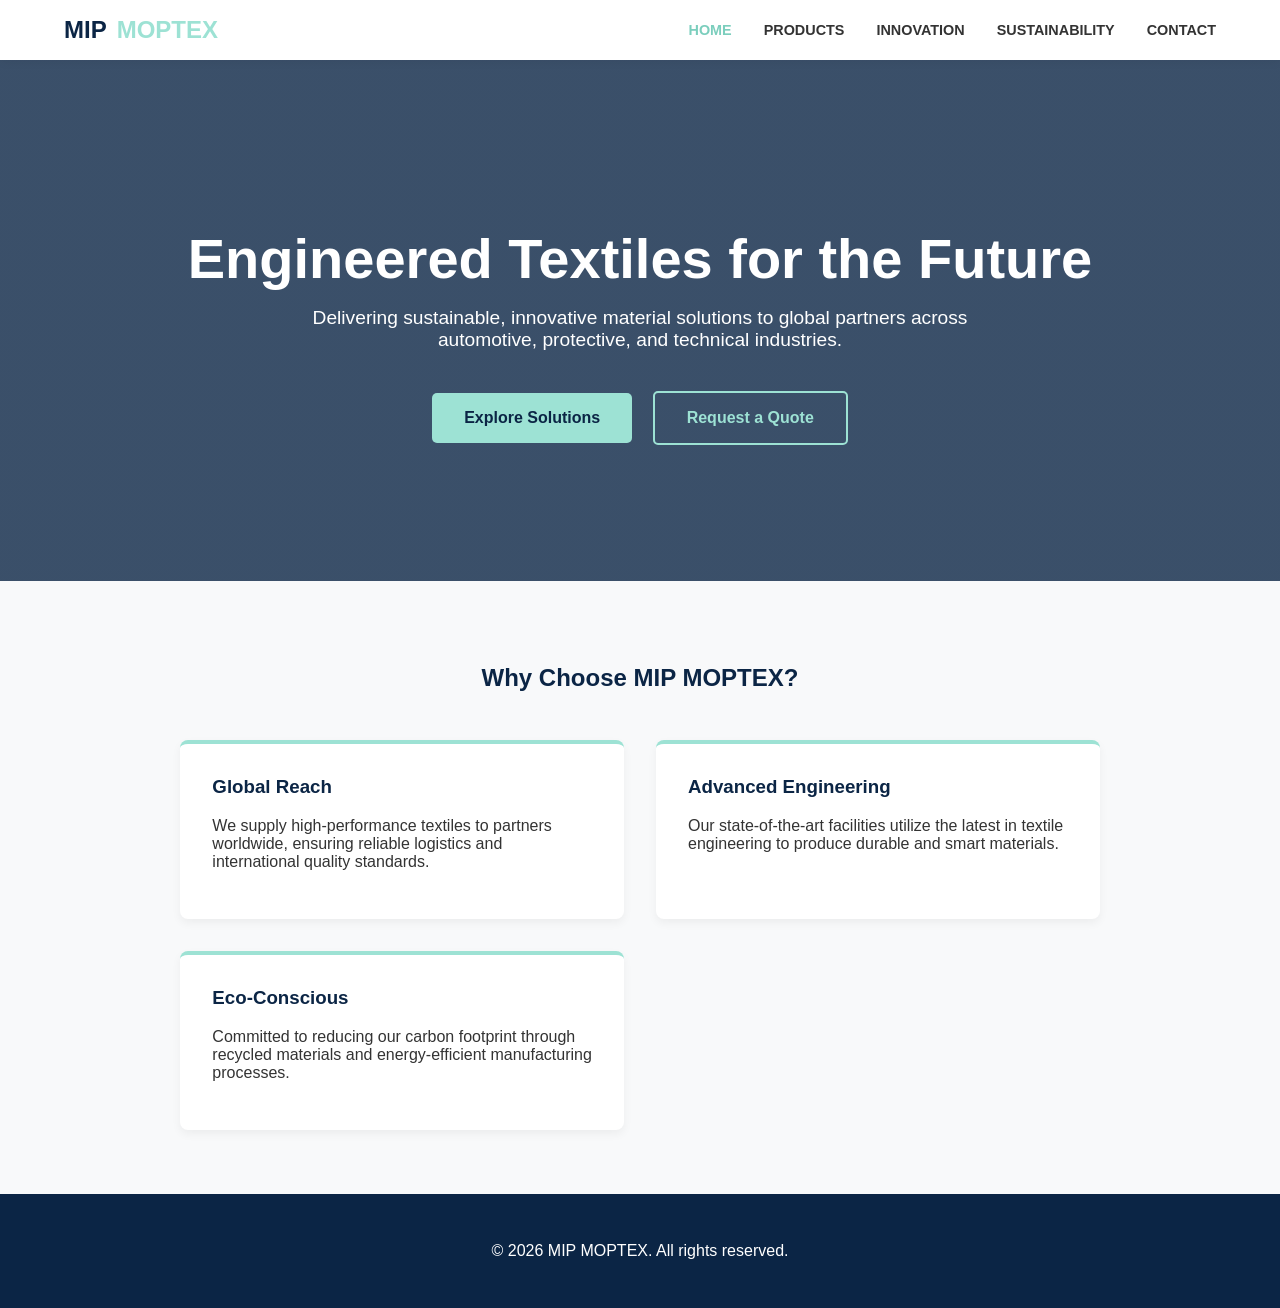
==== index.html @ 2aca0d6d "Add initial HTML structure for the homepage" ====
<!DOCTYPE html>
<html lang="en">
<head>
    <meta charset="UTF-8">
    <meta name="viewport" content="width=device-width, initial-scale=1.0">
    <title>Home | MIP MOPTEX</title>
    <link rel="stylesheet" href="style.css">
</head>
<body>
    <header>
        <a href="index.html" class="logo">MIP <span>MOPTEX</span></a>
        <nav>
            <ul>
                <li><a href="index.html" class="active">Home</a></li>
                <li><a href="products.html">Products</a></li>
                <li><a href="innovation.html">Innovation</a></li>
                <li><a href="sustainability.html">Sustainability</a></li>
                <li><a href="contact.html">Contact</a></li>
            </ul>
        </nav>
    </header>

    <div class="hero">
        <h1>Engineered Textiles for the Future</h1>
        <p>Delivering sustainable, innovative material solutions to global partners across automotive, protective, and technical industries.</p>
        <a href="products.html" class="btn">Explore Solutions</a>
        <a href="contact.html" class="btn btn-outline">Request a Quote</a>
    </div>

    <section class="section">
        <h2 style="text-align: center; color: var(--primary-blue); margin-bottom: 3rem;">Why Choose MIP MOPTEX?</h2>
        <div class="grid">
            <div class="card">
                <h3>Global Reach</h3>
                <p>We supply high-performance textiles to partners worldwide, ensuring reliable logistics and international quality standards.</p>
            </div>
            <div class="card">
                <h3>Advanced Engineering</h3>
                <p>Our state-of-the-art facilities utilize the latest in textile engineering to produce durable and smart materials.</p>
            </div>
            <div class="card">
                <h3>Eco-Conscious</h3>
                <p>Committed to reducing our carbon footprint through recycled materials and energy-efficient manufacturing processes.</p>
            </div>
        </div>
    </section>

    <footer>
        <p>&copy; 2026 MIP MOPTEX. All rights reserved.</p>
    </footer>
</body>
</html>
---- style.css ----
/* Base Styles & Variables */
:root {
    --primary-blue: #0b2545;
    --accent-teal: #9de2d4;
    --accent-teal-hover: #7bcebd;
    --text-dark: #333333;
    --text-light: #666666;
    --bg-light: #f8f9fa;
    --white: #ffffff;
}

body {
    font-family: 'Segoe UI', Roboto, Helvetica, Arial, sans-serif;
    margin: 0;
    padding: 0;
    background-color: var(--bg-light);
    color: var(--text-dark);
    display: flex;
    flex-direction: column;
    min-height: 100vh;
}

/* Navigation */
header {
    background-color: var(--white);
    padding: 1rem 5%;
    display: flex;
    justify-content: space-between;
    align-items: center;
    box-shadow: 0 2px 10px rgba(0,0,0,0.05);
    position: sticky;
    top: 0;
    z-index: 100;
}

.logo {
    font-size: 1.5rem;
    font-weight: bold;
    color: var(--primary-blue);
    text-decoration: none;
    display: flex;
    align-items: center;
    gap: 10px;
}

.logo span {
    color: var(--accent-teal);
}

nav ul {
    list-style: none;
    display: flex;
    gap: 2rem;
    margin: 0;
    padding: 0;
}

nav a {
    text-decoration: none;
    color: var(--text-dark);
    font-weight: 600;
    font-size: 0.9rem;
    text-transform: uppercase;
    transition: color 0.3s;
}

nav a:hover, nav a.active {
    color: var(--accent-teal-hover);
}

/* Page Headers */
.page-header {
    background-color: var(--primary-blue);
    color: var(--white);
    padding: 4rem 5%;
    text-align: center;
}

.page-header h1 {
    margin: 0 0 1rem 0;
    font-size: 2.5rem;
}

.page-header p {
    max-width: 600px;
    margin: 0 auto;
    color: #d1d9e6;
    line-height: 1.6;
}

/* Hero Section (Home Page) */
.hero {
    background: linear-gradient(rgba(11, 37, 69, 0.8), rgba(11, 37, 69, 0.8)), url('https://images.unsplash.com/photo-1530982011887-3cc11cc85693?q=80&w=1600&auto=format&fit=crop') center/cover;
    color: var(--white);
    padding: 8rem 5%;
    text-align: center;
}
.hero h1 { font-size: 3.5rem; margin-bottom: 1rem; }
.hero p { font-size: 1.2rem; max-width: 700px; margin: 0 auto 2rem auto; }
.btn {
    display: inline-block;
    background-color: var(--accent-teal);
    color: var(--primary-blue);
    padding: 1rem 2rem;
    text-decoration: none;
    border-radius: 5px;
    font-weight: bold;
    margin: 0.5rem;
    transition: 0.3s;
}
.btn:hover { background-color: var(--accent-teal-hover); }
.btn-outline {
    background-color: transparent;
    border: 2px solid var(--accent-teal);
    color: var(--accent-teal);
}
.btn-outline:hover {
    background-color: var(--accent-teal);
    color: var(--primary-blue);
}

/* Content Sections & Grids */
.section { padding: 4rem 5%; max-width: 1200px; margin: 0 auto; flex: 1; }
.grid { display: grid; gap: 2rem; grid-template-columns: repeat(auto-fit, minmax(300px, 1fr)); }

/* Cards */
.card {
    background: var(--white);
    padding: 2rem;
    border-radius: 8px;
    box-shadow: 0 4px 10px rgba(0,0,0,0.05);
    border-top: 4px solid var(--accent-teal);
}
.card h3 { color: var(--primary-blue); margin-top: 0; }

/* Contact Form */
.contact-container { display: grid; grid-template-columns: 1fr 1fr; gap: 4rem; }
.form-group { margin-bottom: 1.5rem; }
.form-group label { display: block; margin-bottom: 0.5rem; font-weight: bold; }
.form-group input, .form-group textarea {
    width: 100%; padding: 0.8rem; border: 1px solid #ccc; border-radius: 4px; font-family: inherit;
}
.form-group textarea { height: 150px; resize: vertical; }

/* Footer */
footer {
    background-color: var(--primary-blue);
    color: var(--white);
    text-align: center;
    padding: 2rem;
    margin-top: auto;
}
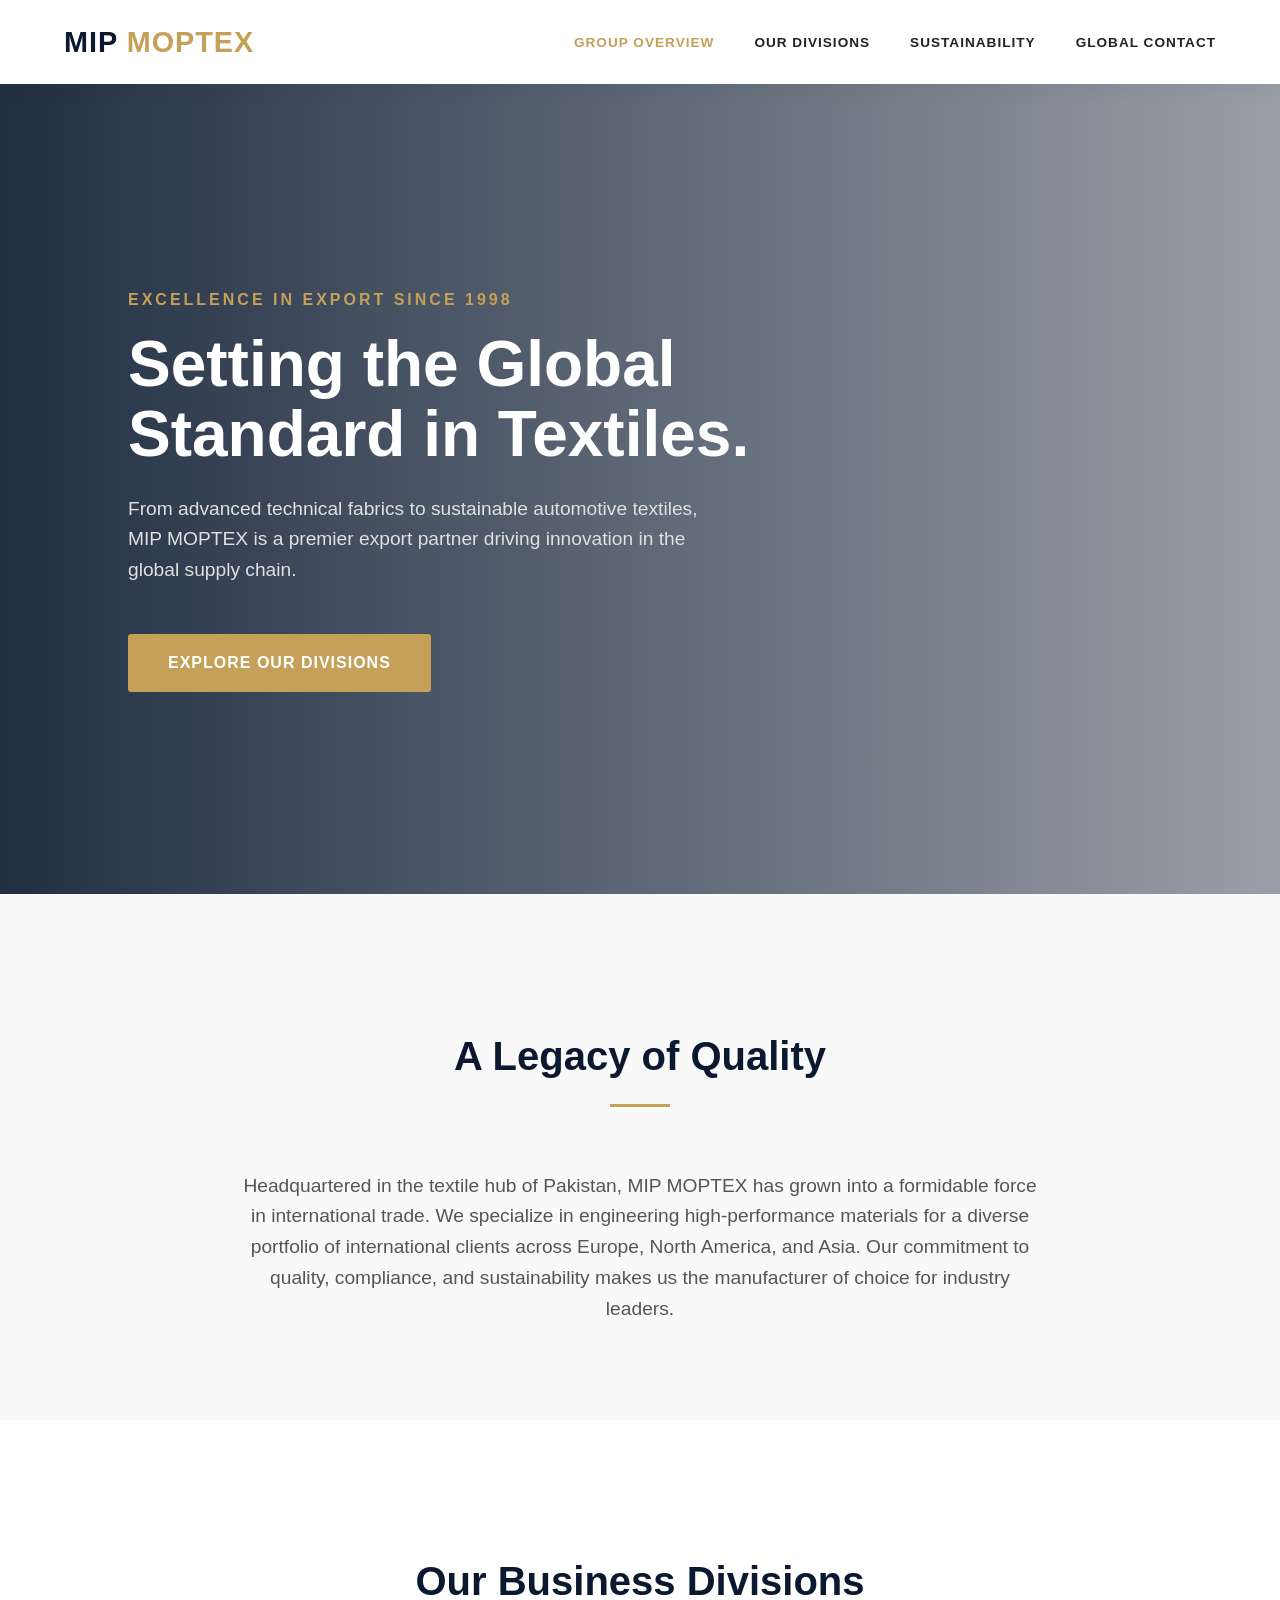
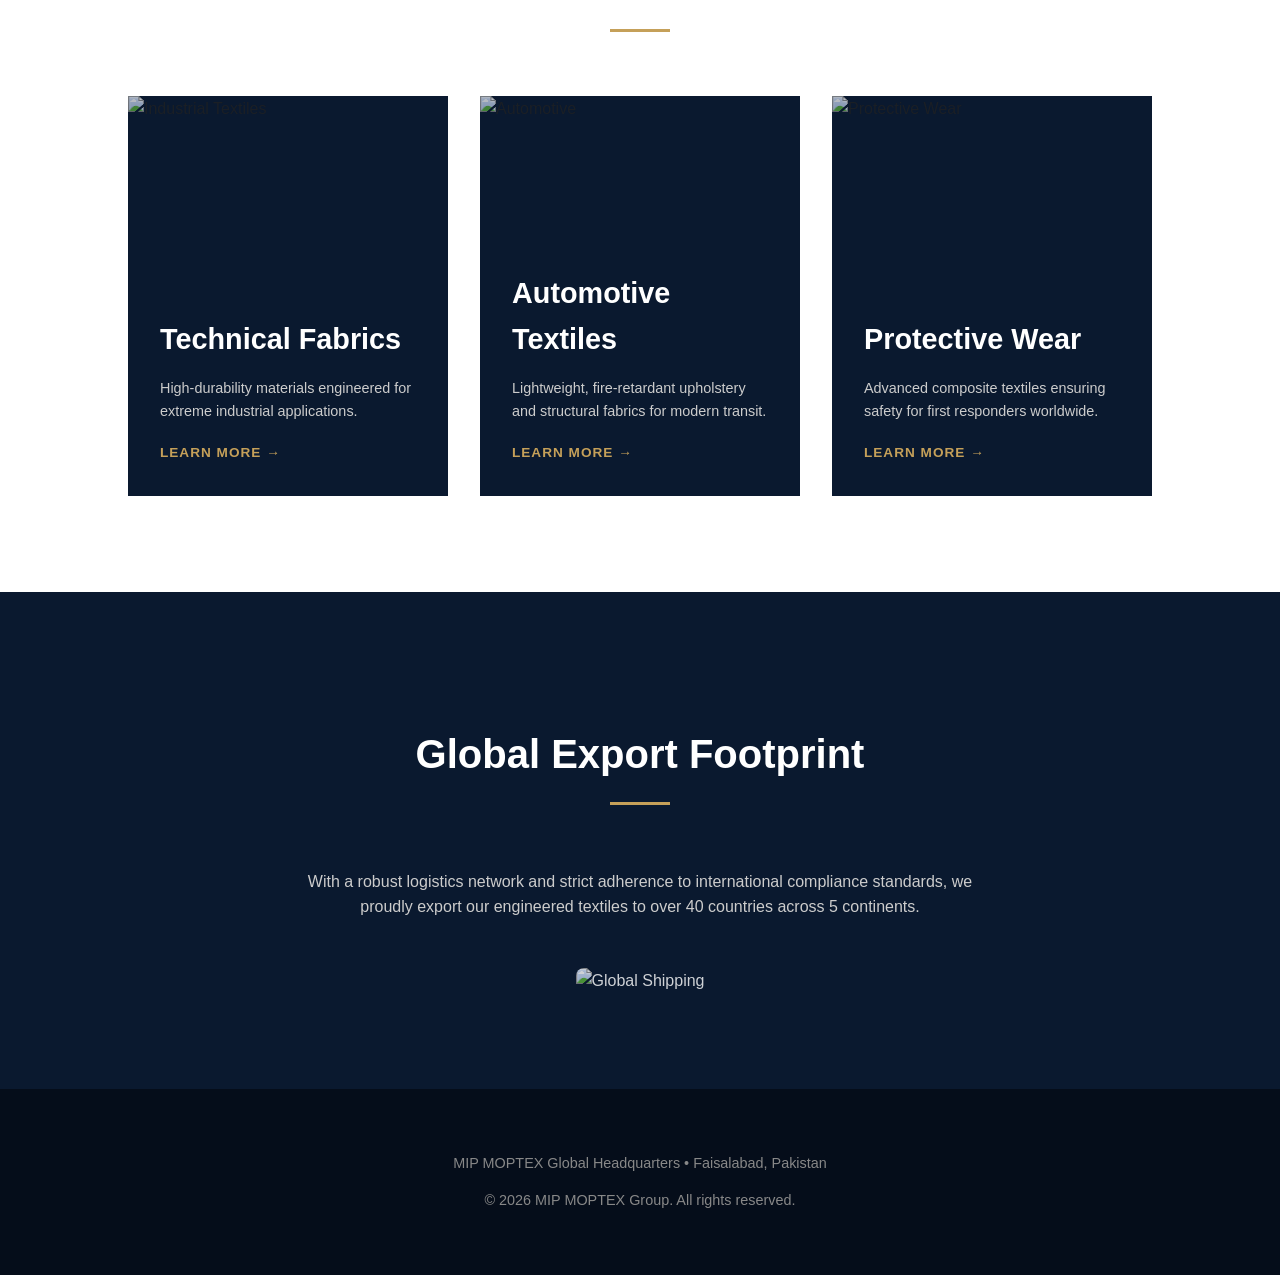
==== commit 0a17f4f8: "Create index.html" ====
--- a/index.html
+++ b/index.html
@@ -3,50 +3,99 @@
 <head>
     <meta charset="UTF-8">
     <meta name="viewport" content="width=device-width, initial-scale=1.0">
-    <title>Home | MIP MOPTEX</title>
+    <title>MIP MOPTEX | Global Textile Exporters</title>
     <link rel="stylesheet" href="style.css">
 </head>
 <body>
+
+    <!-- Premium Navigation -->
     <header>
         <a href="index.html" class="logo">MIP <span>MOPTEX</span></a>
         <nav>
             <ul>
-                <li><a href="index.html" class="active">Home</a></li>
-                <li><a href="products.html">Products</a></li>
-                <li><a href="innovation.html">Innovation</a></li>
+                <li><a href="index.html" class="active">Group Overview</a></li>
+                <li><a href="products.html">Our Divisions</a></li>
                 <li><a href="sustainability.html">Sustainability</a></li>
-                <li><a href="contact.html">Contact</a></li>
+                <li><a href="contact.html">Global Contact</a></li>
             </ul>
         </nav>
     </header>
 
-    <div class="hero">
-        <h1>Engineered Textiles for the Future</h1>
-        <p>Delivering sustainable, innovative material solutions to global partners across automotive, protective, and technical industries.</p>
-        <a href="products.html" class="btn">Explore Solutions</a>
-        <a href="contact.html" class="btn btn-outline">Request a Quote</a>
-    </div>
-
-    <section class="section">
-        <h2 style="text-align: center; color: var(--primary-blue); margin-bottom: 3rem;">Why Choose MIP MOPTEX?</h2>
-        <div class="grid">
-            <div class="card">
-                <h3>Global Reach</h3>
-                <p>We supply high-performance textiles to partners worldwide, ensuring reliable logistics and international quality standards.</p>
-            </div>
-            <div class="card">
-                <h3>Advanced Engineering</h3>
-                <p>Our state-of-the-art facilities utilize the latest in textile engineering to produce durable and smart materials.</p>
-            </div>
-            <div class="card">
-                <h3>Eco-Conscious</h3>
-                <p>Committed to reducing our carbon footprint through recycled materials and energy-efficient manufacturing processes.</p>
-            </div>
+    <!-- Full Screen Corporate Hero -->
+    <section class="hero-corporate">
+        <div class="hero-content">
+            <span class="hero-subtitle">Excellence in Export Since 1998</span>
+            <h1>Setting the Global Standard in Textiles.</h1>
+            <p>From advanced technical fabrics to sustainable automotive textiles, MIP MOPTEX is a premier export partner driving innovation in the global supply chain.</p>
+            <a href="products.html" class="btn-gold">Explore Our Divisions</a>
         </div>
     </section>
 
+    <!-- About the Group -->
+    <section class="section">
+        <h2 class="section-title">A Legacy of Quality</h2>
+        <div class="section-divider"></div>
+        <p style="text-align: center; max-width: 800px; margin: 0 auto; font-size: 1.2rem; color: var(--text-grey);">
+            Headquartered in the textile hub of Pakistan, MIP MOPTEX has grown into a formidable force in international trade. We specialize in engineering high-performance materials for a diverse portfolio of international clients across Europe, North America, and Asia. Our commitment to quality, compliance, and sustainability makes us the manufacturer of choice for industry leaders.
+        </p>
+    </section>
+
+    <!-- Business Divisions (The Siddiqsons Look) -->
+    <section class="section" style="background-color: var(--white);">
+        <h2 class="section-title">Our Business Divisions</h2>
+        <div class="section-divider"></div>
+        
+        <div class="divisions-grid">
+            
+            <!-- Division 1 -->
+            <div class="division-card">
+                <img src="https://images.unsplash.com/photo-1620803517179-8800539c898c?q=80&w=800&auto=format&fit=crop" alt="Industrial Textiles">
+                <div class="division-content">
+                    <h3>Technical Fabrics</h3>
+                    <p>High-durability materials engineered for extreme industrial applications.</p>
+                    <a href="products.html" class="division-link">Learn More &rarr;</a>
+                </div>
+            </div>
+
+            <!-- Division 2 -->
+            <div class="division-card">
+                <img src="https://images.unsplash.com/photo-1549468057-5b7fa1a41d7a?q=80&w=800&auto=format&fit=crop" alt="Automotive">
+                <div class="division-content">
+                    <h3>Automotive Textiles</h3>
+                    <p>Lightweight, fire-retardant upholstery and structural fabrics for modern transit.</p>
+                    <a href="products.html" class="division-link">Learn More &rarr;</a>
+                </div>
+            </div>
+
+            <!-- Division 3 -->
+            <div class="division-card">
+                <img src="https://images.unsplash.com/photo-1584447128309-b66b7a4d1b63?q=80&w=800&auto=format&fit=crop" alt="Protective Wear">
+                <div class="division-content">
+                    <h3>Protective Wear</h3>
+                    <p>Advanced composite textiles ensuring safety for first responders worldwide.</p>
+                    <a href="products.html" class="division-link">Learn More &rarr;</a>
+                </div>
+            </div>
+
+        </div>
+    </section>
+
+    <!-- Global Footprint -->
+    <section class="section global-section">
+        <h2 class="section-title">Global Export Footprint</h2>
+        <div class="section-divider"></div>
+        <p style="max-width: 700px; margin: 0 auto 3rem auto; color: #ccc;">
+            With a robust logistics network and strict adherence to international compliance standards, we proudly export our engineered textiles to over 40 countries across 5 continents.
+        </p>
+        <!-- A placeholder for a world map image -->
+        <img src="https://images.unsplash.com/photo-1524661135-423995f22d0b?q=80&w=1200&auto=format&fit=crop" alt="Global Shipping" style="width: 100%; max-width: 900px; border-radius: 8px; opacity: 0.8;">
+    </section>
+
+    <!-- Footer -->
     <footer>
-        <p>&copy; 2026 MIP MOPTEX. All rights reserved.</p>
+        <p>MIP MOPTEX Global Headquarters &bull; Faisalabad, Pakistan</p>
+        <p>&copy; 2026 MIP MOPTEX Group. All rights reserved.</p>
     </footer>
+
 </body>
 </html>
--- a/style.css
+++ b/style.css
@@ -1,56 +1,52 @@
-/* Base Styles & Variables */
+/* Corporate Base Styles & Variables */
 :root {
-    --primary-blue: #0b2545;
-    --accent-teal: #9de2d4;
-    --accent-teal-hover: #7bcebd;
-    --text-dark: #333333;
-    --text-light: #666666;
-    --bg-light: #f8f9fa;
-    --white: #ffffff;
+    --corp-blue: #0A192F;
+    --corp-gold: #C5A059;
+    --corp-gold-hover: #D4AF6A;
+    --text-dark: #222222;
+    --text-grey: #555555;
+    --bg-light: #F9F9F9;
+    --white: #FFFFFF;
 }
 
 body {
-    font-family: 'Segoe UI', Roboto, Helvetica, Arial, sans-serif;
+    font-family: 'Helvetica Neue', Helvetica, Arial, sans-serif;
     margin: 0;
     padding: 0;
     background-color: var(--bg-light);
     color: var(--text-dark);
-    display: flex;
-    flex-direction: column;
-    min-height: 100vh;
-}
-
-/* Navigation */
+    line-height: 1.6;
+}
+
+/* Premium Header */
 header {
     background-color: var(--white);
-    padding: 1rem 5%;
+    padding: 1.2rem 5%;
     display: flex;
     justify-content: space-between;
     align-items: center;
-    box-shadow: 0 2px 10px rgba(0,0,0,0.05);
+    box-shadow: 0 4px 20px rgba(0,0,0,0.05);
     position: sticky;
     top: 0;
-    z-index: 100;
+    z-index: 1000;
 }
 
 .logo {
-    font-size: 1.5rem;
-    font-weight: bold;
-    color: var(--primary-blue);
-    text-decoration: none;
-    display: flex;
-    align-items: center;
-    gap: 10px;
+    font-size: 1.8rem;
+    font-weight: 800;
+    color: var(--corp-blue);
+    text-decoration: none;
+    letter-spacing: 1px;
 }
 
 .logo span {
-    color: var(--accent-teal);
+    color: var(--corp-gold);
 }
 
 nav ul {
     list-style: none;
     display: flex;
-    gap: 2rem;
+    gap: 2.5rem;
     margin: 0;
     padding: 0;
 }
@@ -59,94 +55,168 @@
     text-decoration: none;
     color: var(--text-dark);
     font-weight: 600;
+    font-size: 0.85rem;
+    text-transform: uppercase;
+    letter-spacing: 1px;
+    transition: color 0.3s ease;
+}
+
+nav a:hover, nav a.active {
+    color: var(--corp-gold);
+}
+
+/* Full-Screen Corporate Hero */
+.hero-corporate {
+    height: 90vh;
+    background: linear-gradient(to right, rgba(10, 25, 47, 0.9), rgba(10, 25, 47, 0.4)), url('https://images.unsplash.com/photo-1504917595217-d4dc5ebe6122?q=80&w=2000&auto=format&fit=crop') center/cover;
+    display: flex;
+    align-items: center;
+    padding: 0 10%;
+    color: var(--white);
+}
+
+.hero-content {
+    max-width: 800px;
+}
+
+.hero-subtitle {
+    color: var(--corp-gold);
+    text-transform: uppercase;
+    letter-spacing: 3px;
+    font-weight: bold;
+    font-size: 1rem;
+    margin-bottom: 1rem;
+    display: block;
+}
+
+.hero-corporate h1 {
+    font-size: 4rem;
+    margin: 0 0 1.5rem 0;
+    line-height: 1.1;
+    font-weight: 800;
+}
+
+.hero-corporate p {
+    font-size: 1.2rem;
+    margin-bottom: 3rem;
+    color: #E0E0E0;
+    max-width: 600px;
+}
+
+.btn-gold {
+    background-color: var(--corp-gold);
+    color: var(--white);
+    padding: 1rem 2.5rem;
+    text-decoration: none;
+    text-transform: uppercase;
+    font-weight: bold;
+    letter-spacing: 1px;
+    border-radius: 3px;
+    transition: 0.3s;
+    display: inline-block;
+}
+
+.btn-gold:hover {
+    background-color: var(--corp-gold-hover);
+    transform: translateY(-2px);
+}
+
+/* Corporate Sections */
+.section {
+    padding: 6rem 10%;
+}
+
+.section-title {
+    text-align: center;
+    font-size: 2.5rem;
+    color: var(--corp-blue);
+    margin-bottom: 1rem;
+}
+
+.section-divider {
+    width: 60px;
+    height: 3px;
+    background-color: var(--corp-gold);
+    margin: 0 auto 4rem auto;
+}
+
+/* Divisions Grid (Similar to Siddiqsons) */
+.divisions-grid {
+    display: grid;
+    grid-template-columns: repeat(auto-fit, minmax(300px, 1fr));
+    gap: 2rem;
+}
+
+.division-card {
+    position: relative;
+    height: 400px;
+    overflow: hidden;
+    background-color: var(--corp-blue);
+    display: flex;
+    align-items: flex-end;
+}
+
+.division-card img {
+    position: absolute;
+    top: 0;
+    left: 0;
+    width: 100%;
+    height: 100%;
+    object-fit: cover;
+    transition: transform 0.7s ease;
+    opacity: 0.7;
+}
+
+.division-card:hover img {
+    transform: scale(1.1);
+    opacity: 0.5;
+}
+
+.division-content {
+    position: relative;
+    z-index: 10;
+    padding: 2rem;
+    color: var(--white);
+    width: 100%;
+    background: linear-gradient(to top, rgba(10, 25, 47, 0.9), transparent);
+}
+
+.division-content h3 {
+    font-size: 1.8rem;
+    margin: 0 0 0.5rem 0;
+}
+
+.division-content p {
     font-size: 0.9rem;
-    text-transform: uppercase;
-    transition: color 0.3s;
-}
-
-nav a:hover, nav a.active {
-    color: var(--accent-teal-hover);
-}
-
-/* Page Headers */
-.page-header {
-    background-color: var(--primary-blue);
-    color: var(--white);
-    padding: 4rem 5%;
+    color: #CCC;
+    margin-bottom: 1rem;
+}
+
+.division-link {
+    color: var(--corp-gold);
+    text-decoration: none;
+    font-weight: bold;
+    text-transform: uppercase;
+    font-size: 0.85rem;
+    letter-spacing: 1px;
+}
+
+/* Global Presence Section */
+.global-section {
+    background-color: var(--corp-blue);
+    color: var(--white);
     text-align: center;
 }
 
-.page-header h1 {
-    margin: 0 0 1rem 0;
-    font-size: 2.5rem;
-}
-
-.page-header p {
-    max-width: 600px;
-    margin: 0 auto;
-    color: #d1d9e6;
-    line-height: 1.6;
-}
-
-/* Hero Section (Home Page) */
-.hero {
-    background: linear-gradient(rgba(11, 37, 69, 0.8), rgba(11, 37, 69, 0.8)), url('https://images.unsplash.com/photo-1530982011887-3cc11cc85693?q=80&w=1600&auto=format&fit=crop') center/cover;
-    color: var(--white);
-    padding: 8rem 5%;
-    text-align: center;
-}
-.hero h1 { font-size: 3.5rem; margin-bottom: 1rem; }
-.hero p { font-size: 1.2rem; max-width: 700px; margin: 0 auto 2rem auto; }
-.btn {
-    display: inline-block;
-    background-color: var(--accent-teal);
-    color: var(--primary-blue);
-    padding: 1rem 2rem;
-    text-decoration: none;
-    border-radius: 5px;
-    font-weight: bold;
-    margin: 0.5rem;
-    transition: 0.3s;
-}
-.btn:hover { background-color: var(--accent-teal-hover); }
-.btn-outline {
-    background-color: transparent;
-    border: 2px solid var(--accent-teal);
-    color: var(--accent-teal);
-}
-.btn-outline:hover {
-    background-color: var(--accent-teal);
-    color: var(--primary-blue);
-}
-
-/* Content Sections & Grids */
-.section { padding: 4rem 5%; max-width: 1200px; margin: 0 auto; flex: 1; }
-.grid { display: grid; gap: 2rem; grid-template-columns: repeat(auto-fit, minmax(300px, 1fr)); }
-
-/* Cards */
-.card {
-    background: var(--white);
-    padding: 2rem;
-    border-radius: 8px;
-    box-shadow: 0 4px 10px rgba(0,0,0,0.05);
-    border-top: 4px solid var(--accent-teal);
-}
-.card h3 { color: var(--primary-blue); margin-top: 0; }
-
-/* Contact Form */
-.contact-container { display: grid; grid-template-columns: 1fr 1fr; gap: 4rem; }
-.form-group { margin-bottom: 1.5rem; }
-.form-group label { display: block; margin-bottom: 0.5rem; font-weight: bold; }
-.form-group input, .form-group textarea {
-    width: 100%; padding: 0.8rem; border: 1px solid #ccc; border-radius: 4px; font-family: inherit;
-}
-.form-group textarea { height: 150px; resize: vertical; }
+.global-section .section-title {
+    color: var(--white);
+}
 
 /* Footer */
 footer {
-    background-color: var(--primary-blue);
-    color: var(--white);
+    background-color: #050d1a;
+    color: #888;
     text-align: center;
-    padding: 2rem;
-    margin-top: auto;
-}
+    padding: 3rem 10%;
+    font-size: 0.9rem;
+}
